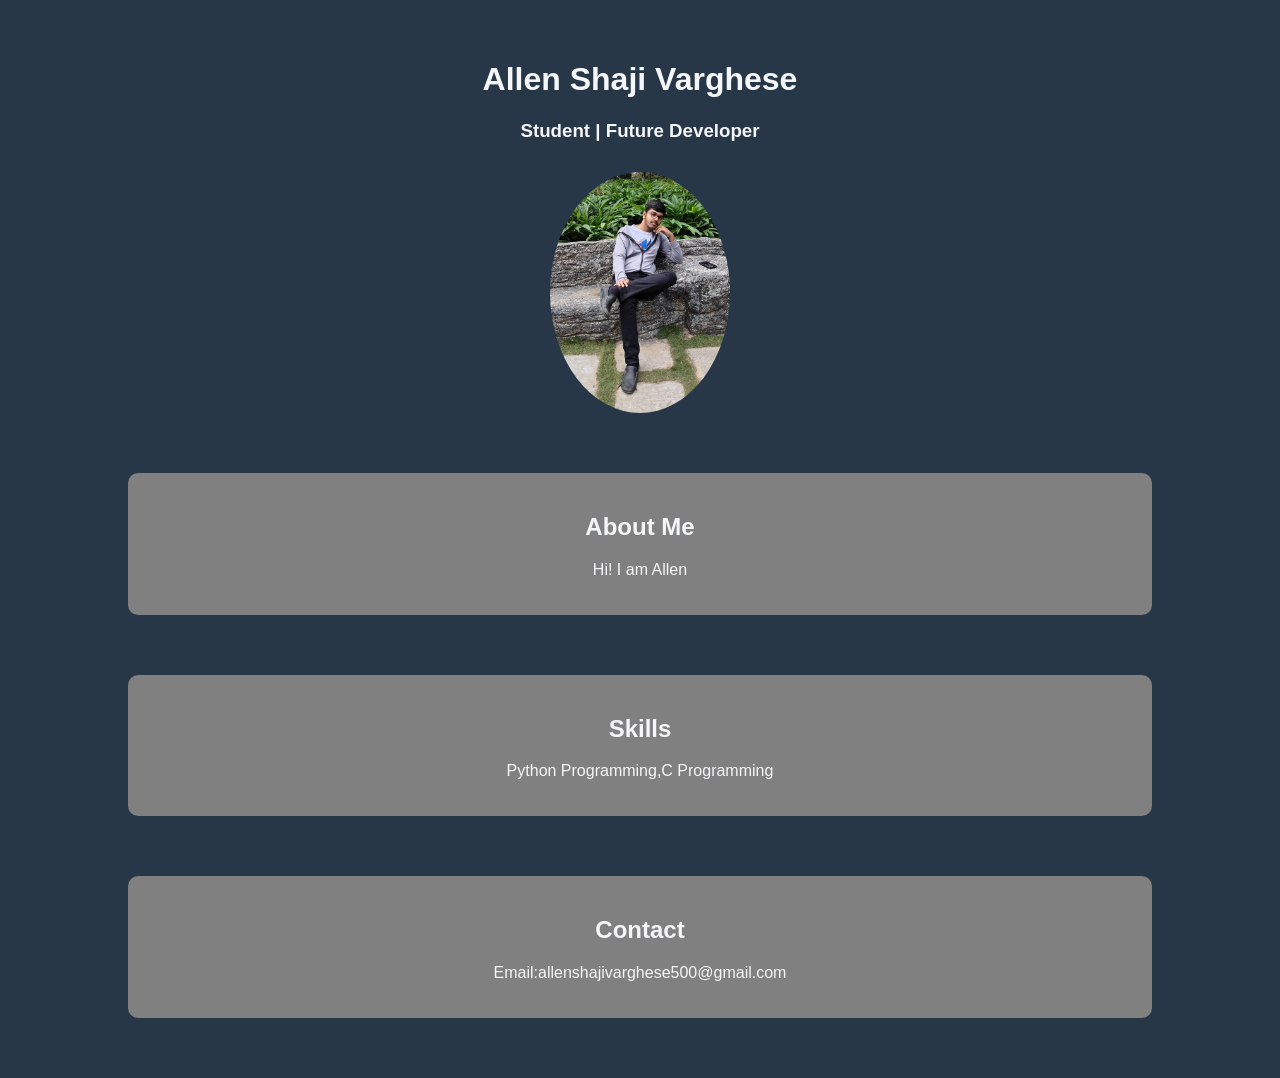
==== index.html @ c6b20f56 "Update and rename Allen_Portfolio.html to index.html" ====
<html>

<head>
	<title>Allen</title>

<style>
   body {
      background: #283747;
      font-family: Arial;
      margin: 0;
      padding: 0;
      color: #F4F6F7;
    }

    .container {
      width: 80%;
      margin: auto;
      text-align: center;
      padding-top: 40px;
      padding-bottom: 60px;
    }

    .profile {
      margin-top: 30px;
    }

    .profile img {
      width: 180px;
      border-radius: 50%;
    }

    .section {
      margin-top: 60px;
      padding: 20px;
      background: grey;
      border-radius: 10px;
    }
</style>


</head>


<body>

<div class="container">
<h1>Allen Shaji Varghese</h1>
<h3>Student | Future Developer</h3>

<div class="profile">
<img src="Allen_Photo_New.jpeg">
</div>

<div class="section">
<h2>About Me</h2>
<p>
Hi! I am Allen 
</p>
</div>

<div class="section">
<h2>Skills</h2>
<p>
Python Programming,C Programming
</p>
</div>

<div class="section">
<h2>Contact</h2>
<p>
Email:allenshajivarghese500@gmail.com
</p>
</div>

</div>

</body>

</html>
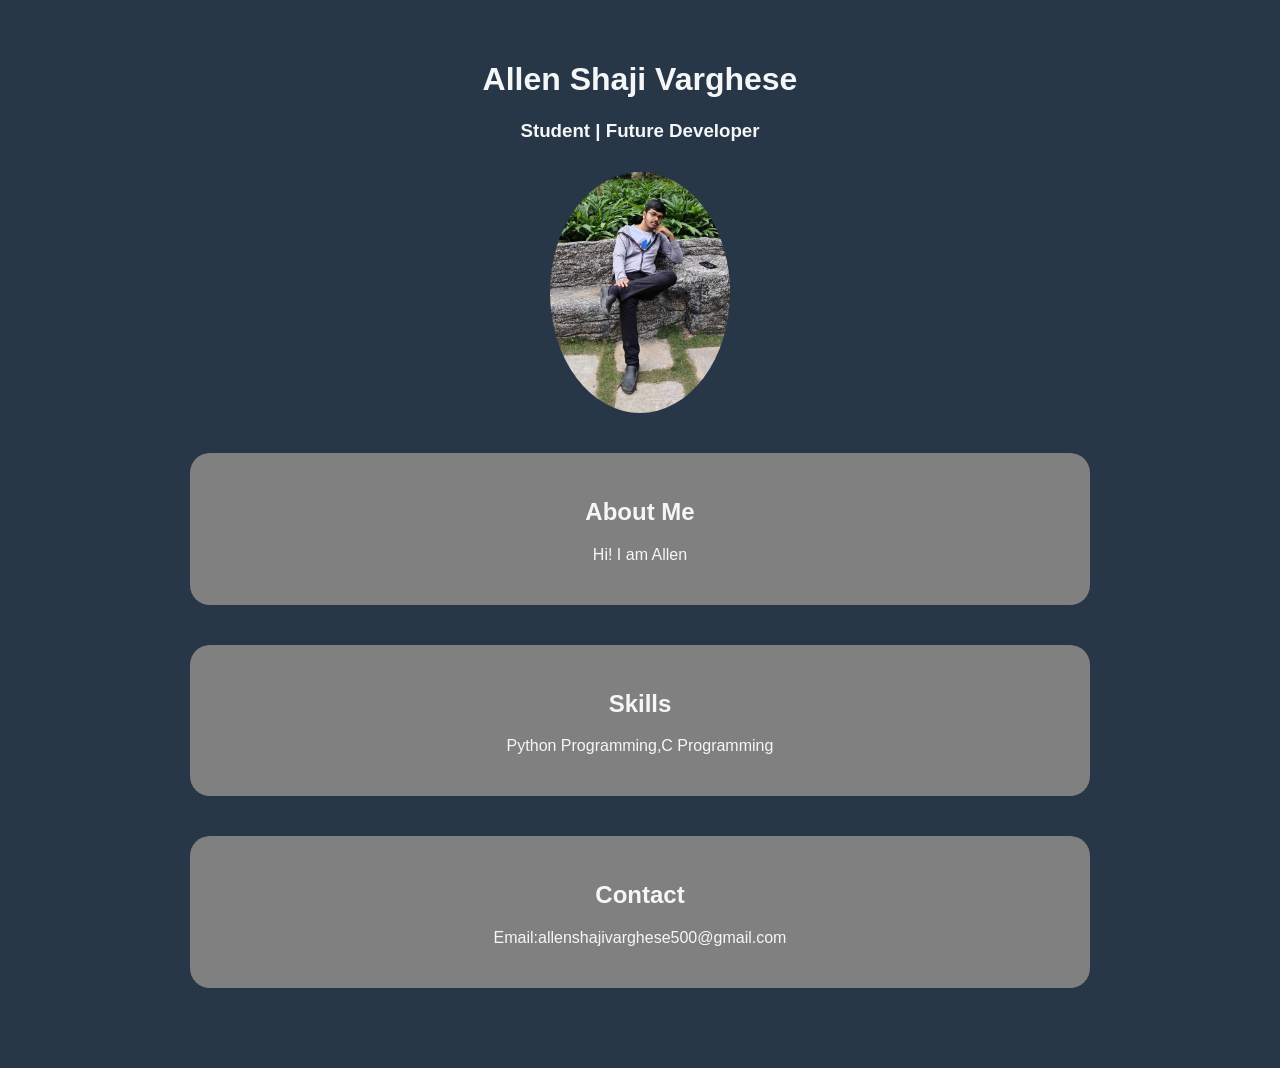
==== commit 4f2ad43c: "Update index.html" ====
--- a/index.html
+++ b/index.html
@@ -4,6 +4,7 @@
 	<title>Allen</title>
 
 <style>
+
    body {
       background: #283747;
       font-family: Arial;
@@ -13,12 +14,12 @@
     }
 
     .container {
-      width: 80%;
+      max-width: 900px;
       margin: auto;
       text-align: center;
-      padding-top: 40px;
-      padding-bottom: 60px;
+      padding: 40px 20px 80px;
     }
+
 
     .profile {
       margin-top: 30px;
@@ -30,11 +31,12 @@
     }
 
     .section {
-      margin-top: 60px;
-      padding: 20px;
-      background: grey;
-      border-radius: 10px;
+      margin-top: 40px;
+      padding: 25px;
+      background: #808080;
+      border-radius: 20px;
     }
+
 </style>
 
 
@@ -77,3 +79,4 @@
 </body>
 
 </html>
+
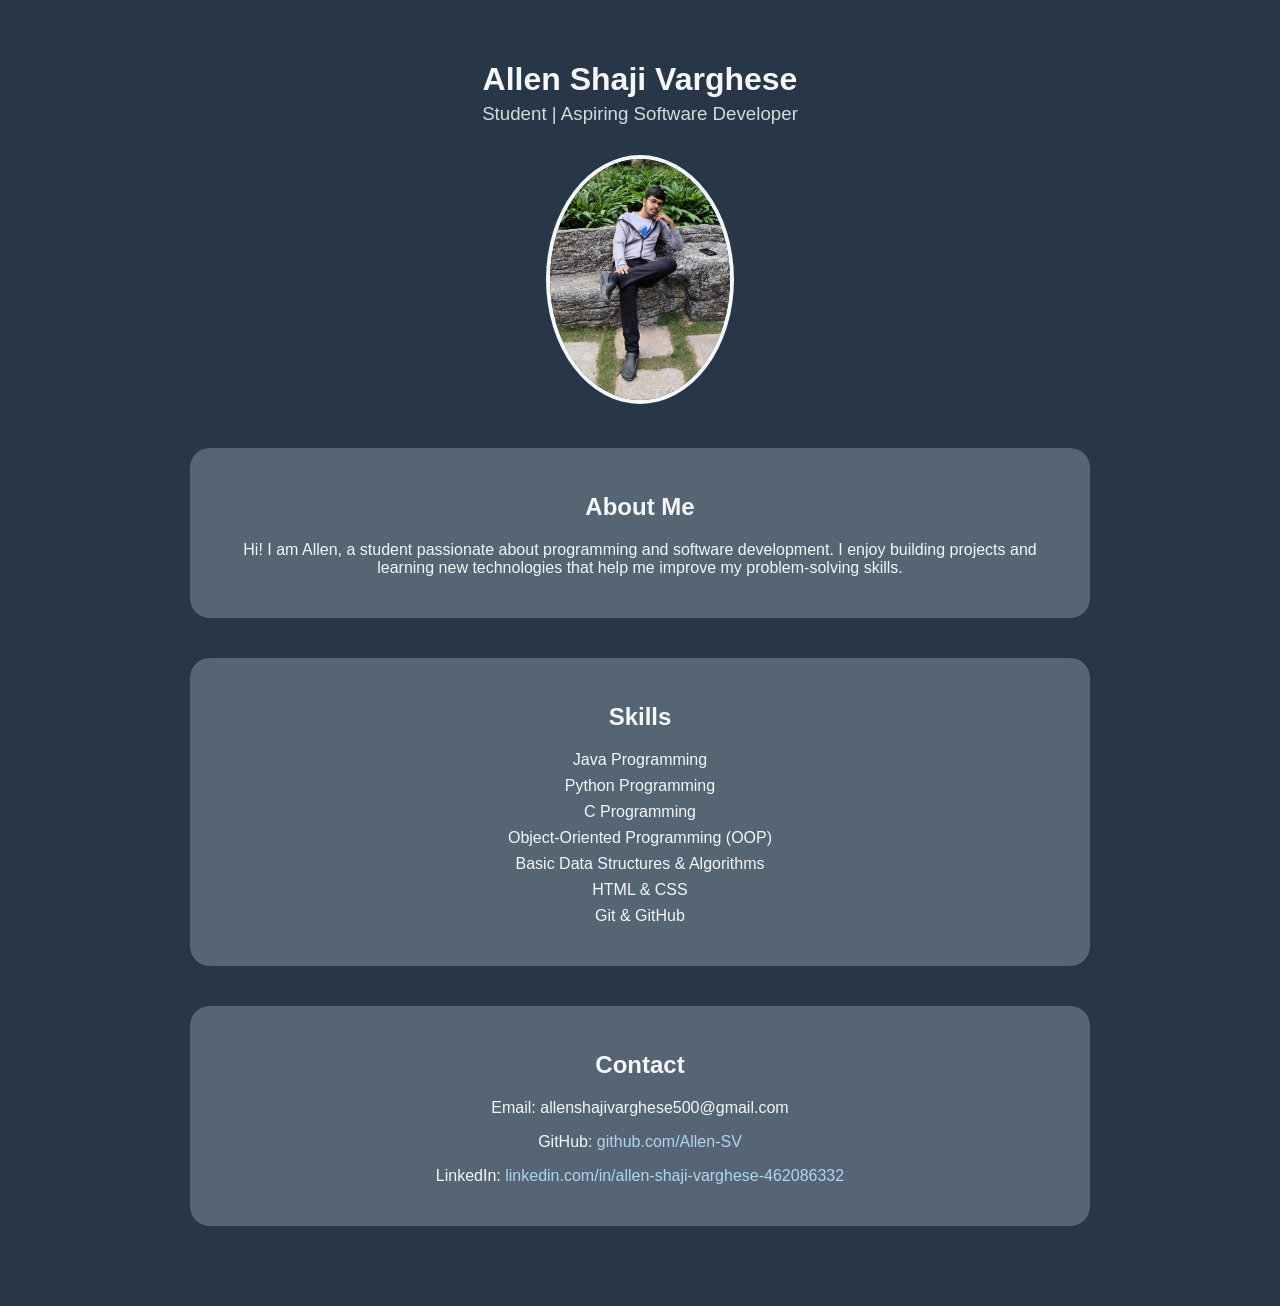
==== commit a10f4768: "Revamp index.html with new styles and content Updated the profile page with enhanced styles and addi" ====
--- a/index.html
+++ b/index.html
@@ -1,44 +1,77 @@
+<!DOCTYPE html>
 <html>
 
 <head>
-	<title>Allen</title>
+<title>Allen Shaji Varghese</title>
 
 <style>
 
-   body {
-      background: #283747;
-      font-family: Arial;
-      margin: 0;
-      padding: 0;
-      color: #F4F6F7;
-    }
+body{
+    background:#283747;
+    font-family:Arial, sans-serif;
+    margin:0;
+    padding:0;
+    color:#F4F6F7;
+}
 
-    .container {
-      max-width: 900px;
-      margin: auto;
-      text-align: center;
-      padding: 40px 20px 80px;
-    }
+.container{
+    max-width:900px;
+    margin:auto;
+    text-align:center;
+    padding:40px 20px 80px;
+}
 
+.profile{
+    margin-top:30px;
+}
 
-    .profile {
-      margin-top: 30px;
-    }
+.profile img{
+    width:180px;
+    border-radius:50%;
+    border:4px solid #F4F6F7;
+}
 
-    .profile img {
-      width: 180px;
-      border-radius: 50%;
-    }
+.section{
+    margin-top:40px;
+    padding:25px;
+    background:#566573;
+    border-radius:20px;
+    transition:transform 0.3s;
+}
 
-    .section {
-      margin-top: 40px;
-      padding: 25px;
-      background: #808080;
-      border-radius: 20px;
-    }
+.section:hover{
+    transform:scale(1.03);
+}
+
+h1{
+    margin-bottom:5px;
+}
+
+h3{
+    margin-top:0;
+    font-weight:normal;
+    color:#D5DBDB;
+}
+
+ul{
+    list-style-type:none;
+    padding:0;
+}
+
+li{
+    margin:8px 0;
+}
+
+a{
+    color:#AED6F1;
+    text-decoration:none;
+}
+
+a:hover{
+    text-decoration:underline;
+}
 
 </style>
-
 
 </head>
 
@@ -46,37 +79,48 @@
 <body>
 
 <div class="container">
+
 <h1>Allen Shaji Varghese</h1>
-<h3>Student | Future Developer</h3>
+<h3>Student | Aspiring Software Developer</h3>
 
 <div class="profile">
-<img src="Allen_Photo_New.jpeg">
+<img src="Allen_Photo_New.jpeg" alt="Allen Shaji Varghese">
 </div>
+
 
 <div class="section">
 <h2>About Me</h2>
 <p>
-Hi! I am Allen 
+Hi! I am Allen, a student passionate about programming and software development. 
+I enjoy building projects and learning new technologies that help me improve my problem-solving skills.
 </p>
 </div>
 
+
 <div class="section">
 <h2>Skills</h2>
-<p>
-Python Programming,C Programming
-</p>
+<ul>
+<li>Java Programming</li>
+<li>Python Programming</li>
+<li>C Programming</li>
+<li>Object-Oriented Programming (OOP)</li>
+<li>Basic Data Structures & Algorithms</li>
+<li>HTML & CSS</li>
+<li>Git & GitHub</li>
+</ul>
 </div>
+
 
 <div class="section">
 <h2>Contact</h2>
-<p>
-Email:allenshajivarghese500@gmail.com
-</p>
+<p>Email: allenshajivarghese500@gmail.com</p>
+<p>GitHub: <a href="#">github.com/Allen-SV</a></p>
+<p>LinkedIn: <a href="#">linkedin.com/in/allen-shaji-varghese-462086332</a></p>
 </div>
+
 
 </div>
 
 </body>
 
 </html>
-
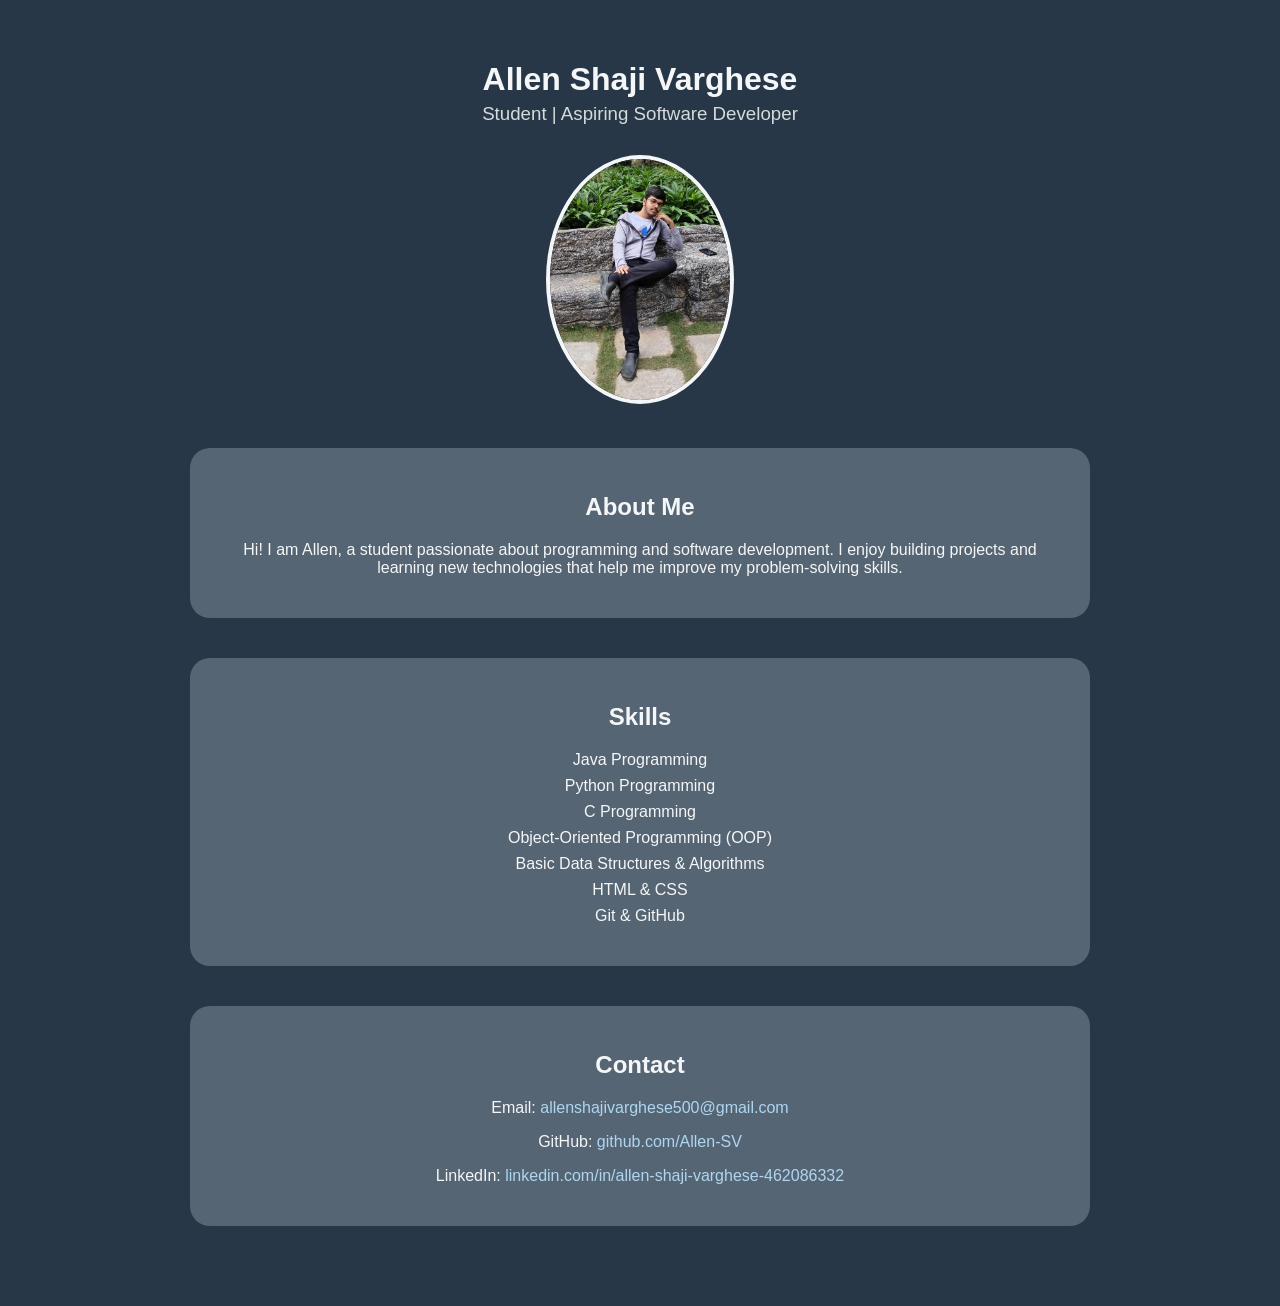
==== commit c4ed48b8: "Update index.html" ====
--- a/index.html
+++ b/index.html
@@ -113,7 +113,7 @@
 
 <div class="section">
 <h2>Contact</h2>
-<p>Email: allenshajivarghese500@gmail.com</p>
+<p>Email: <a href="#">allenshajivarghese500@gmail.com</a></p>
 <p>GitHub: <a href="#">github.com/Allen-SV</a></p>
 <p>LinkedIn: <a href="#">linkedin.com/in/allen-shaji-varghese-462086332</a></p>
 </div>
@@ -124,3 +124,4 @@
 </body>
 
 </html>
+
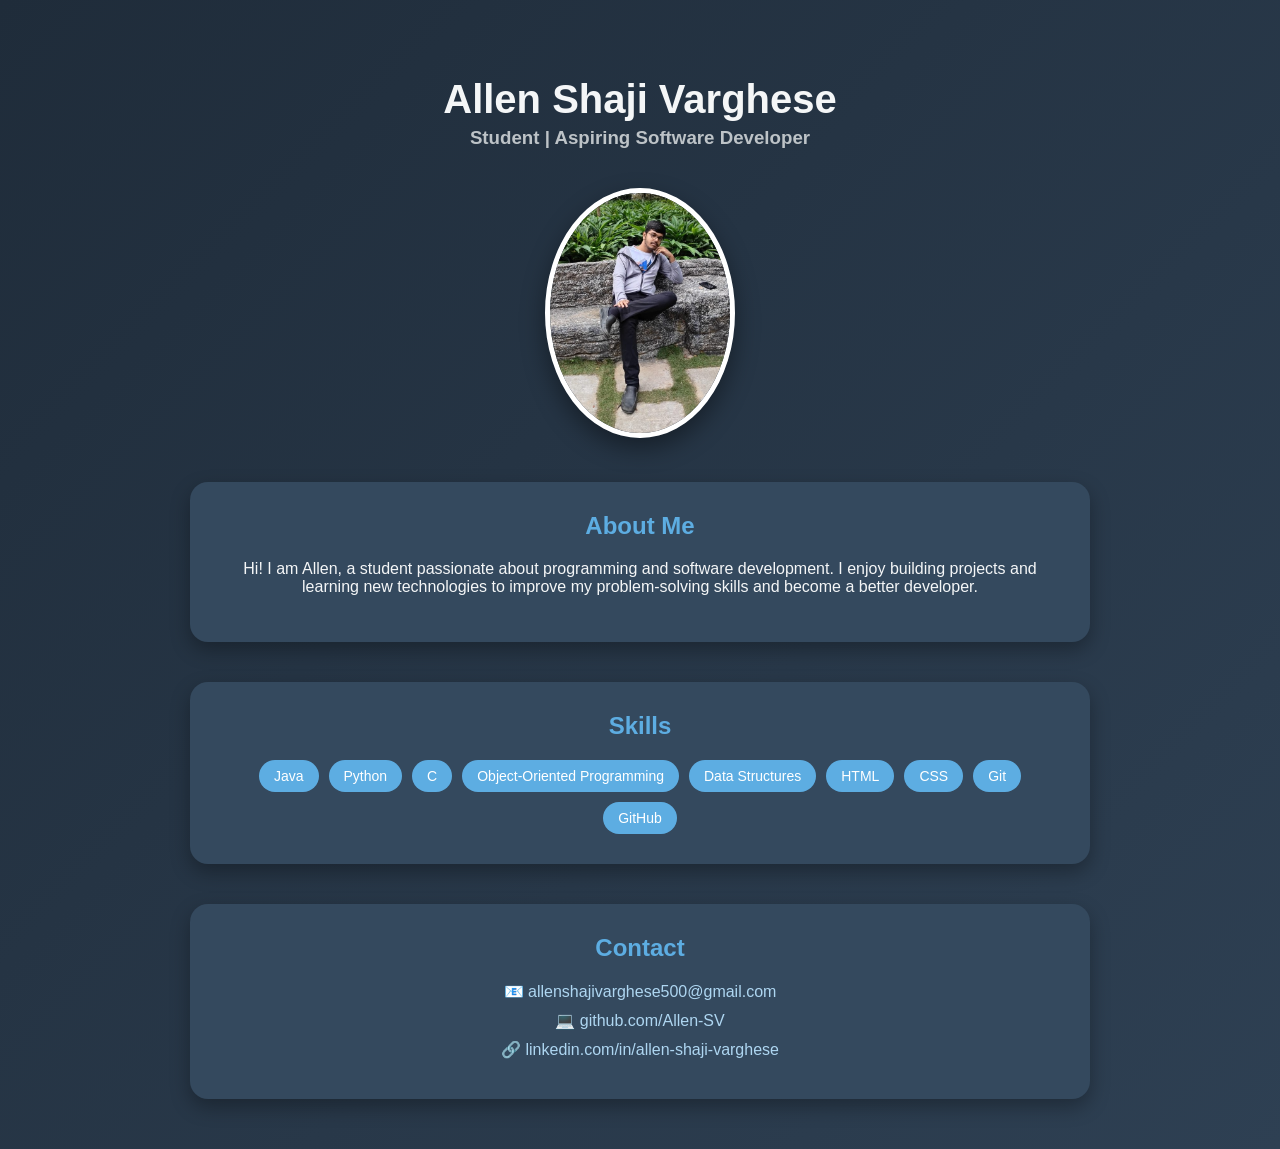
==== commit 024ae0b3: "Revamp index.html with new styles and layout Updated styles and structure for improved layout and ae" ====
--- a/index.html
+++ b/index.html
@@ -7,10 +7,9 @@
 <style>
 
 body{
-    background:#283747;
-    font-family:Arial, sans-serif;
     margin:0;
-    padding:0;
+    font-family:Segoe UI, Arial, sans-serif;
+    background:linear-gradient(135deg,#1f2c3a,#2e4053);
     color:#F4F6F7;
 }
 
@@ -18,57 +17,74 @@
     max-width:900px;
     margin:auto;
     text-align:center;
-    padding:40px 20px 80px;
+    padding:50px 20px;
 }
 
-.profile{
-    margin-top:30px;
+h1{
+    font-size:40px;
+    margin-bottom:5px;
+}
+
+h3{
+    color:#BDC3C7;
+    margin-top:0;
 }
 
 .profile img{
     width:180px;
     border-radius:50%;
-    border:4px solid #F4F6F7;
+    border:5px solid white;
+    margin-top:20px;
+    box-shadow:0 10px 25px rgba(0,0,0,0.4);
 }
 
 .section{
     margin-top:40px;
-    padding:25px;
-    background:#566573;
-    border-radius:20px;
-    transition:transform 0.3s;
+    padding:30px;
+    background:#34495E;
+    border-radius:18px;
+    box-shadow:0 8px 20px rgba(0,0,0,0.3);
+    transition:0.3s;
 }
 
 .section:hover{
-    transform:scale(1.03);
+    transform:translateY(-6px);
 }
 
-h1{
-    margin-bottom:5px;
+.section h2{
+    margin-top:0;
+    color:#5DADE2;
 }
 
-h3{
-    margin-top:0;
-    font-weight:normal;
-    color:#D5DBDB;
+/* skills styling */
+
+.skills{
+    display:flex;
+    flex-wrap:wrap;
+    justify-content:center;
+    gap:10px;
 }
 
-ul{
-    list-style-type:none;
-    padding:0;
+.skill{
+    background:#5DADE2;
+    padding:8px 15px;
+    border-radius:20px;
+    font-size:14px;
+    color:white;
 }
 
-li{
-    margin:8px 0;
+/* contact links */
+
+.contact a{
+    display:block;
+    margin:10px 0;
+    color:#AED6F1;
+    text-decoration:none;
+    font-size:16px;
 }
 
-a{
-    color:#AED6F1;
-    text-decoration:none;
-}
-
-a:hover{
-    text-decoration:underline;
+.contact a:hover{
+    color:white;
 }
 
 </style>
@@ -92,30 +108,44 @@
 <h2>About Me</h2>
 <p>
 Hi! I am Allen, a student passionate about programming and software development. 
-I enjoy building projects and learning new technologies that help me improve my problem-solving skills.
+I enjoy building projects and learning new technologies to improve my problem-solving skills and become a better developer.
 </p>
 </div>
 
 
 <div class="section">
 <h2>Skills</h2>
-<ul>
-<li>Java Programming</li>
-<li>Python Programming</li>
-<li>C Programming</li>
-<li>Object-Oriented Programming (OOP)</li>
-<li>Basic Data Structures & Algorithms</li>
-<li>HTML & CSS</li>
-<li>Git & GitHub</li>
-</ul>
+
+<div class="skills">
+<span class="skill">Java</span>
+<span class="skill">Python</span>
+<span class="skill">C</span>
+<span class="skill">Object-Oriented Programming</span>
+<span class="skill">Data Structures</span>
+<span class="skill">HTML</span>
+<span class="skill">CSS</span>
+<span class="skill">Git</span>
+<span class="skill">GitHub</span>
+</div>
+
 </div>
 
 
-<div class="section">
+<div class="section contact">
 <h2>Contact</h2>
-<p>Email: <a href="#">allenshajivarghese500@gmail.com</a></p>
-<p>GitHub: <a href="#">github.com/Allen-SV</a></p>
-<p>LinkedIn: <a href="#">linkedin.com/in/allen-shaji-varghese-462086332</a></p>
+
+<a href="mailto:allenshajivarghese500@gmail.com">
+📧 allenshajivarghese500@gmail.com
+</a>
+
+<a href="https://github.com/Allen-SV" target="_blank">
+💻 github.com/Allen-SV
+</a>
+
+<a href="https://linkedin.com/in/allen-shaji-varghese-462086332" target="_blank">
+🔗 linkedin.com/in/allen-shaji-varghese
+</a>
+
 </div>
 
 
@@ -124,4 +154,3 @@
 </body>
 
 </html>
-
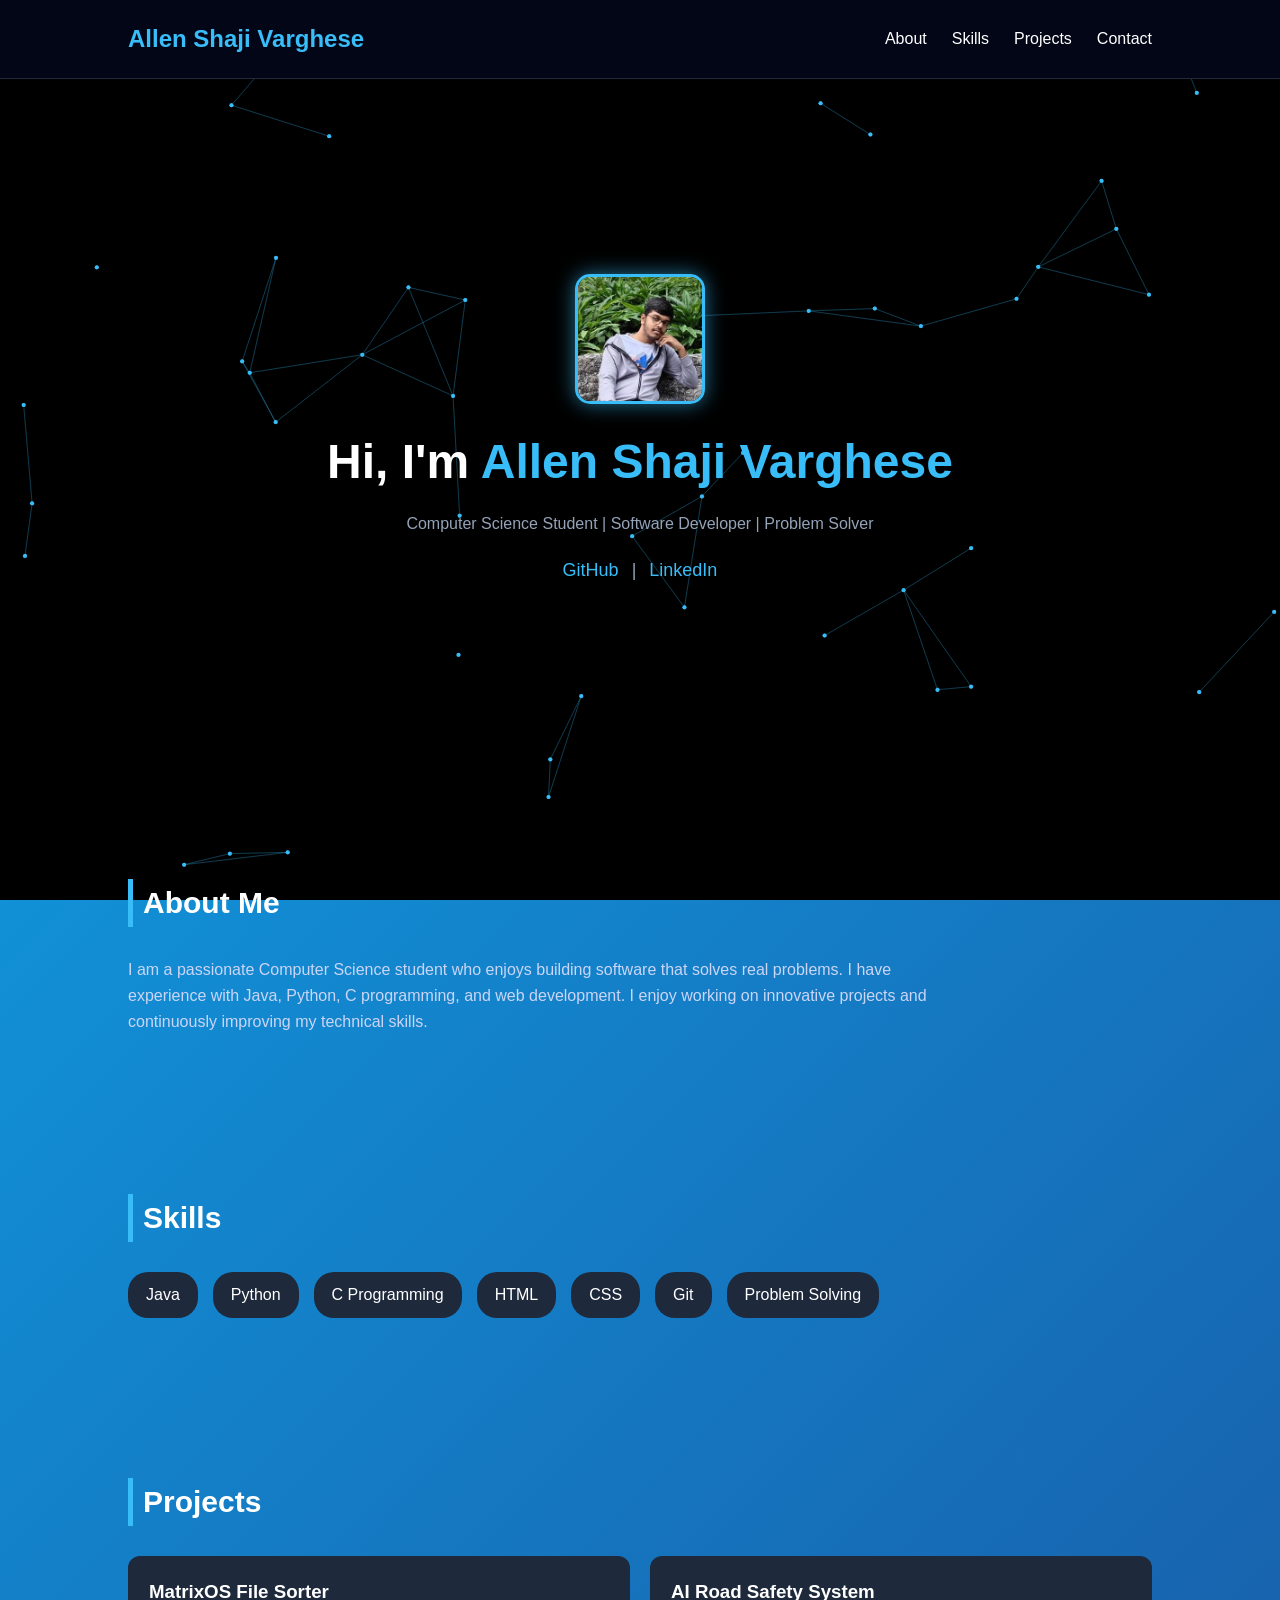
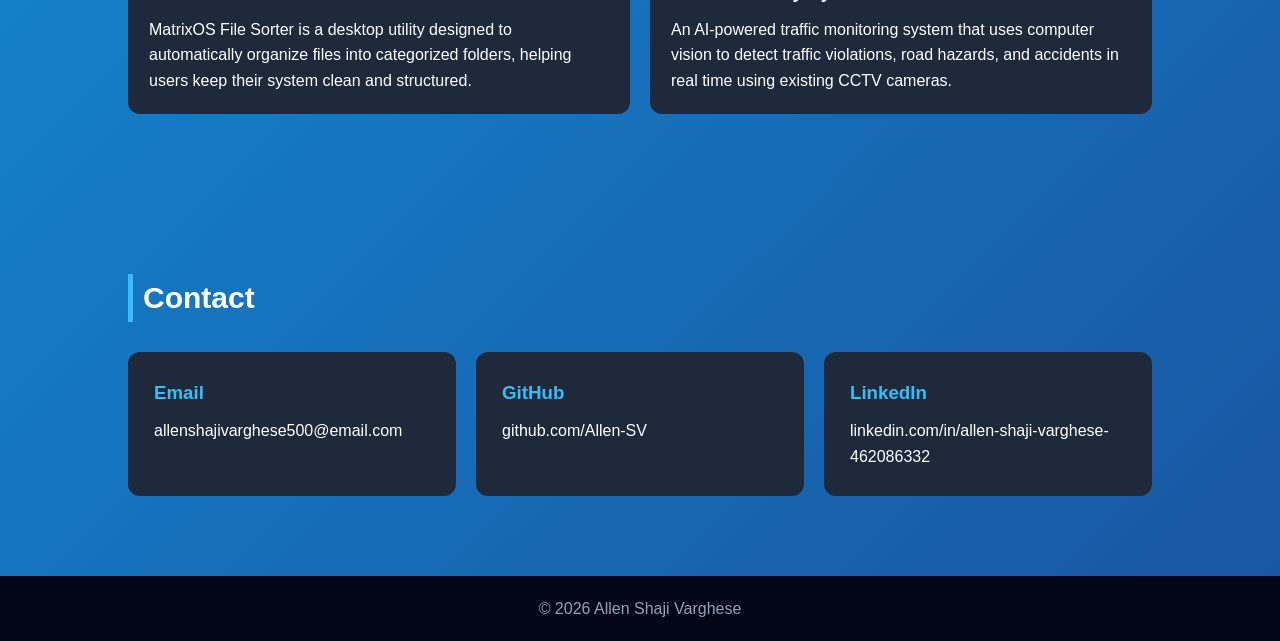
==== commit 247550e8: "Update index.html" ====
--- a/index.html
+++ b/index.html
@@ -1,155 +1,166 @@
 <!DOCTYPE html>
-<html>
+<html lang="en">
 
 <head>
-<title>Allen Shaji Varghese</title>
+<meta charset="UTF-8">
+<meta name="viewport" content="width=device-width, initial-scale=1.0">
+<title>Allen Shaji Varghese | Portfolio</title>
 
-<style>
-
-body{
-    margin:0;
-    font-family:Segoe UI, Arial, sans-serif;
-    background:linear-gradient(135deg,#1f2c3a,#2e4053);
-    color:#F4F6F7;
-}
-
-.container{
-    max-width:900px;
-    margin:auto;
-    text-align:center;
-    padding:50px 20px;
-}
-
-h1{
-    font-size:40px;
-    margin-bottom:5px;
-}
-
-h3{
-    color:#BDC3C7;
-    margin-top:0;
-}
-
-.profile img{
-    width:180px;
-    border-radius:50%;
-    border:5px solid white;
-    margin-top:20px;
-    box-shadow:0 10px 25px rgba(0,0,0,0.4);
-}
-
-.section{
-    margin-top:40px;
-    padding:30px;
-    background:#34495E;
-    border-radius:18px;
-    box-shadow:0 8px 20px rgba(0,0,0,0.3);
-    transition:0.3s;
-}
-
-.section:hover{
-    transform:translateY(-6px);
-}
-
-.section h2{
-    margin-top:0;
-    color:#5DADE2;
-}
-
-/* skills styling */
-
-.skills{
-    display:flex;
-    flex-wrap:wrap;
-    justify-content:center;
-    gap:10px;
-}
-
-.skill{
-    background:#5DADE2;
-    padding:8px 15px;
-    border-radius:20px;
-    font-size:14px;
-    color:white;
-}
-
-/* contact links */
-
-.contact a{
-    display:block;
-    margin:10px 0;
-    color:#AED6F1;
-    text-decoration:none;
-    font-size:16px;
-}
-
-.contact a:hover{
-    color:white;
-}
-
-</style>
+<link rel="stylesheet" href="style.css">
 
 </head>
 
-
 <body>
 
-<div class="container">
+<!-- NAVBAR -->
 
-<h1>Allen Shaji Varghese</h1>
-<h3>Student | Aspiring Software Developer</h3>
+<canvas id="bg"></canvas>
 
-<div class="profile">
-<img src="Allen_Photo_New.jpeg" alt="Allen Shaji Varghese">
-</div>
+<nav>
+<h2>Allen Shaji Varghese</h2>
 
+<ul>
+<li><a href="#about">About</a></li>
+<li><a href="#skills">Skills</a></li>
+<li><a href="#projects">Projects</a></li>
+<li><a href="#contact">Contact</a></li>
+</ul>
 
-<div class="section">
-<h2>About Me</h2>
-<p>
-Hi! I am Allen, a student passionate about programming and software development. 
-I enjoy building projects and learning new technologies to improve my problem-solving skills and become a better developer.
+</nav>
+
+<!-- HERO -->
+
+<div class="hero">
+
+<div>
+
+<img src="assets/images/profile.jpg" class="profile">
+
+<h1>Hi, I'm <span>Allen Shaji Varghese</span></h1>
+
+<p>Computer Science Student | Software Developer | Problem Solver</p>
+
+<p class="hero-links">
+<a href="https://github.com/Allen-SV" target="_blank">GitHub</a>
+|
+<a href="https://www.linkedin.com/in/allen-shaji-varghese-462086332" target="_blank">LinkedIn</a>
 </p>
-</div>
 
-
-<div class="section">
-<h2>Skills</h2>
-
-<div class="skills">
-<span class="skill">Java</span>
-<span class="skill">Python</span>
-<span class="skill">C</span>
-<span class="skill">Object-Oriented Programming</span>
-<span class="skill">Data Structures</span>
-<span class="skill">HTML</span>
-<span class="skill">CSS</span>
-<span class="skill">Git</span>
-<span class="skill">GitHub</span>
 </div>
 
 </div>
 
+<!-- ABOUT -->
 
-<div class="section contact">
-<h2>Contact</h2>
+<section id="about">
 
-<a href="mailto:allenshajivarghese500@gmail.com">
-📧 allenshajivarghese500@gmail.com
+<h2 class="section-title">About Me</h2>
+
+<p class="about">
+I am a passionate Computer Science student who enjoys building software that solves real problems.
+I have experience with Java, Python, C programming, and web development. I enjoy working on innovative
+projects and continuously improving my technical skills.
+</p>
+
+</section>
+
+<!-- SKILLS -->
+
+<section id="skills">
+
+<h2 class="section-title">Skills</h2>
+
+<div class="skills">
+
+<div class="skill">Java</div>
+<div class="skill">Python</div>
+<div class="skill">C Programming</div>
+<div class="skill">HTML</div>
+<div class="skill">CSS</div>
+<div class="skill">Git</div>
+<div class="skill">Problem Solving</div>
+
+</div>
+
+</section>
+
+<!-- PROJECTS -->
+
+<section id="projects">
+
+<h2 class="section-title">Projects</h2>
+
+<div class="projects">
+
+<div class="project-card" onclick="openProject('matrix')">
+<h3>MatrixOS File Sorter</h3>
+
+<p>
+MatrixOS File Sorter is a desktop utility designed to automatically organize files into categorized folders, helping users keep their system clean and structured.
+</p>
+
+</div>
+
+<div class="project-card" onclick="openProject('ai')">
+<h3>AI Road Safety System</h3>
+
+<p>
+An AI-powered traffic monitoring system that uses computer vision to detect traffic violations, road hazards, and accidents in real time using existing CCTV cameras.
+</p>
+
+</div>
+
+</div>
+
+</section>
+
+<!-- PROJECTS POPUP -->
+
+<div id="project-popup" class="popup">
+<div class="popup-content">
+<span class="close" onclick="closeProject()">&times;</span>
+<h2 id="popup-title"></h2>
+<p id="popup-description"></p>
+</div>
+</div>
+
+<!-- CONTACT -->
+
+<section id="contact">
+
+<h2 class="section-title">Contact</h2>
+
+<div class="contact-container">
+
+<a href="https://mail.google.com/mail/?view=cm&fs=1&to=allenshajivarghese500@email.com" 
+target="_blank" class="contact-card">
+<h3>Email</h3>
+<p>allenshajivarghese500@email.com</p>
 </a>
 
-<a href="https://github.com/Allen-SV" target="_blank">
-💻 github.com/Allen-SV
+<a href="https://github.com/Allen-SV" target="_blank" class="contact-card">
+<h3>GitHub</h3>
+<p>github.com/Allen-SV</p>
 </a>
 
-<a href="https://linkedin.com/in/allen-shaji-varghese-462086332" target="_blank">
-🔗 linkedin.com/in/allen-shaji-varghese
+<a href="https://www.linkedin.com/in/allen-shaji-varghese-462086332" target="_blank" class="contact-card">
+<h3>LinkedIn</h3>
+<p>linkedin.com/in/allen-shaji-varghese-462086332</p>
 </a>
 
 </div>
 
+</section>
 
-</div>
+<!-- FOOTER -->
+
+<footer>
+
+<p>© 2026 Allen Shaji Varghese</p>
+
+</footer>
+
+<script src="script.js"></script>
 
 </body>
 
--- a/style.css
+++ b/style.css
@@ -0,0 +1,357 @@
+*{
+margin:0;
+padding:0;
+box-sizing:border-box;
+font-family:Segoe UI, sans-serif;
+}
+
+body{
+color:white;
+line-height:1.6;
+scroll-behavior:smooth;
+background:linear-gradient(-45deg,#020617,#0f172a,#1e3a8a,#0ea5e9);
+background-size:400% 400%;
+animation:cyberBG 15s ease infinite;
+}
+
+/* NAVBAR */
+
+nav{
+display:flex;
+justify-content:space-between;
+align-items:center;
+padding:20px 10%;
+background:#020617;
+position:sticky;
+top:0;
+backdrop-filter:blur(10px);
+border-bottom:1px solid #1e293b;
+}
+
+nav h2{
+color:#38bdf8;
+}
+
+nav ul{
+list-style:none;
+display:flex;
+gap:25px;
+}
+
+nav a{
+text-decoration:none;
+color:white;
+font-weight:500;
+position:relative;
+}
+
+nav a::after{
+content:"";
+position:absolute;
+left:0;
+bottom:-5px;
+width:0%;
+height:2px;
+background:#38bdf8;
+transition:0.3s;
+}
+
+nav a:hover::after{
+width:100%;
+}
+
+.hero-links{
+margin-top:15px;
+font-size:18px;
+}
+
+.hero-links a{
+color:#38bdf8;
+text-decoration:none;
+font-weight:500;
+margin:0 8px;
+transition:0.2s;
+}
+
+.hero-links a:hover{
+text-decoration:underline;
+color:#7dd3fc;
+}
+
+/* HERO */
+
+.hero{
+display:flex;
+justify-content:center;
+align-items:center;
+text-align:center;
+height:80vh;
+padding:20px;
+background:transparent;
+}
+
+.hero h1{
+font-size:48px;
+margin-bottom:10px;
+}
+
+.hero span{
+color:#38bdf8;
+}
+
+.hero p{
+color:#94a3b8;
+margin-bottom:20px;
+}
+
+
+/* PROFILE IMAGE */
+
+.profile{
+width:130px;
+height:130px;
+object-fit:cover;
+border-radius:15px;
+display:block;
+margin:0 auto 20px auto;
+border:3px solid #38bdf8;
+box-shadow:0 0 20px rgba(56,189,248,0.6);
+transition:0.3s;
+}
+
+.profile:hover{
+transform:scale(1.05);
+box-shadow:0 0 40px rgba(56,189,248,0.9);
+}
+
+/* SECTIONS */
+
+section{
+padding:80px 10%;
+}
+
+.section-title{
+font-size:30px;
+margin-bottom:30px;
+border-left:5px solid #38bdf8;
+padding-left:10px;
+}
+
+/* ABOUT */
+
+.about{
+max-width:800px;
+color:#cbd5f5;
+}
+
+/* SKILLS */
+
+.skills{
+display:flex;
+flex-wrap:wrap;
+gap:15px;
+}
+
+.skill{
+background:#1e293b;
+padding:10px 18px;
+border-radius:20px;
+transition:0.3s;
+}
+
+.skill:hover{
+background:#38bdf8;
+color:black;
+transform:scale(1.05);
+}
+
+/* PROJECTS */
+
+.projects{
+display:grid;
+grid-template-columns:repeat(auto-fit,minmax(250px,1fr));
+gap:20px;
+}
+
+.project-card{
+background:#1e293b;
+padding:20px;
+border-radius:12px;
+transition:0.3s;
+border:1px solid transparent;
+}
+
+.project-card:hover{
+transform:translateY(-8px);
+background:#334155;
+border:1px solid #38bdf8;
+box-shadow:0 10px 30px rgba(0,0,0,0.5);
+}
+
+.project-card h3{
+margin-bottom:10px;
+}
+
+.popup{
+display:none;
+position:fixed;
+top:0;
+left:0;
+width:100%;
+height:100%;
+background:rgba(0,0,0,0.85);
+justify-content:center;
+align-items:center;
+z-index:1000;
+}
+
+.popup-content{
+background:#1e293b;
+padding:35px 40px;
+border-radius:14px;
+max-width:650px;
+width:90%;
+position:relative;
+
+border:1px solid rgba(56,189,248,0.25);
+
+box-shadow:
+0 10px 40px rgba(0,0,0,0.8),
+0 0 20px rgba(56,189,248,0.15);
+
+animation:popupFade 0.25s ease;
+}
+
+.popup-content h2{
+color:#38bdf8;
+margin-bottom:15px;
+font-size:26px;
+}
+
+.popup-content p{
+color:#cbd5f5;
+line-height:1.7;
+margin-bottom:15px;
+}
+
+.popup-content ol{
+list-style-position: inside;
+padding-left: 0;
+margin-left: 0;
+margin-top: 8px;
+}
+
+.popup-content li{
+margin-bottom: 4px;
+}
+
+.close{
+position:absolute;
+top:12px;
+right:18px;
+font-size:26px;
+cursor:pointer;
+color:#38bdf8;
+transition:0.2s;
+}
+
+.close:hover{
+color:#7dd3fc;
+transform:scale(1.2);
+}
+
+/* GITHUB LINK */
+.project-github a{
+color:#2ecc71;
+text-decoration:none;
+font-weight:600;
+}
+
+.project-github a:visited{
+color:#2ecc71;
+}
+
+.project-github a:hover{
+color:#27ae60;
+text-decoration:underline;
+}
+
+/* CONTACT */
+
+.contact-container{
+display:grid;
+grid-template-columns:repeat(auto-fit,minmax(220px,1fr));
+gap:20px;
+margin-top:30px;
+}
+
+.contact-card{
+background:#1e293b;
+padding:25px;
+border-radius:12px;
+transition:0.3s;
+border:1px solid transparent;
+}
+
+.contact-card h3{
+color:#38bdf8;
+margin-bottom:10px;
+}
+
+.contact-card a{
+color:white;
+text-decoration:none;
+}
+
+.contact-card:hover{
+transform:translateY(-5px);
+border:1px solid #38bdf8;
+box-shadow:0 10px 30px rgba(0,0,0,0.5);
+}
+
+.contact-container a{
+text-decoration: none;
+color: inherit;
+}
+
+.contact-card{
+display: block;
+}
+
+/* FOOTER */
+
+footer{
+text-align:center;
+padding:20px;
+background:#020617;
+color:#94a3b8;
+}
+
+/* ANIMATIONS */
+
+#bg{
+position:fixed;
+top:0;
+left:0;
+width:100%;
+height:100%;
+z-index:-1;
+background:#000;
+}
+
+
+/* Popup Animation Fade */
+
+@keyframes popupFade{
+
+from{
+opacity:0;
+transform:translateY(20px) scale(0.95);
+}
+
+to{
+opacity:1;
+transform:translateY(0) scale(1);
+}
+
+}
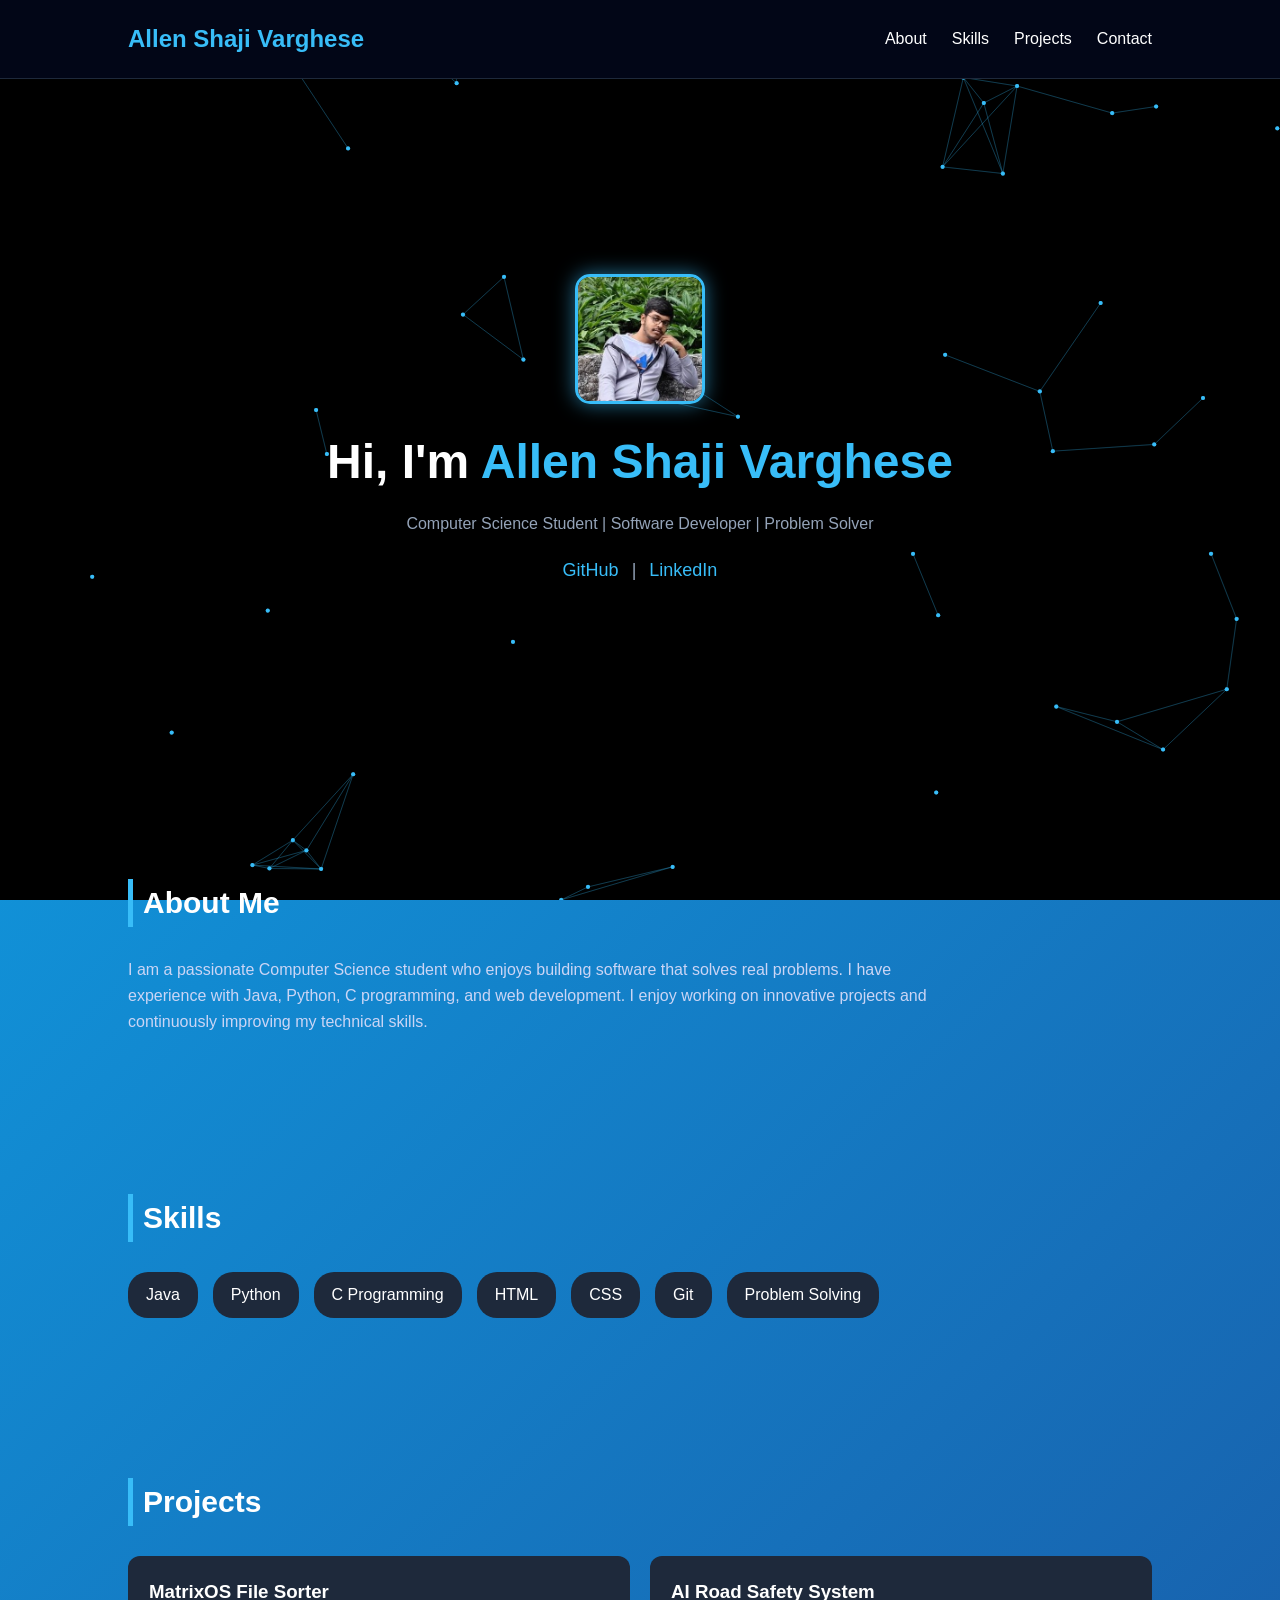
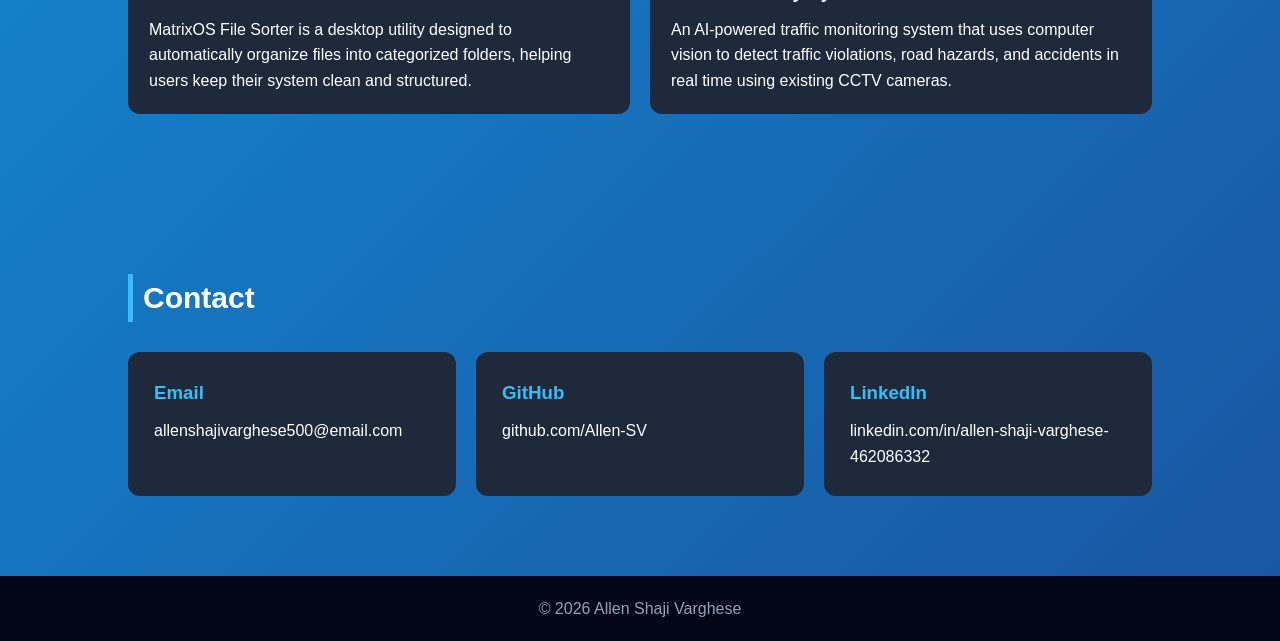
==== commit 7006d87c: "Add files via upload" ====
--- a/index.html
+++ b/index.html
@@ -17,9 +17,16 @@
 <canvas id="bg"></canvas>
 
 <nav>
+
 <h2>Allen Shaji Varghese</h2>
 
-<ul>
+<div class="menu-toggle" onclick="toggleMenu()">
+<span></span>
+<span></span>
+<span></span>
+</div>
+
+<ul id="nav-links">
 <li><a href="#about">About</a></li>
 <li><a href="#skills">Skills</a></li>
 <li><a href="#projects">Projects</a></li>
@@ -27,6 +34,7 @@
 </ul>
 
 </nav>
+
 
 <!-- HERO -->
 
@@ -164,4 +172,4 @@
 
 </body>
 
-</html>
+</html>
--- a/style.css
+++ b/style.css
@@ -122,6 +122,48 @@
 .profile:hover{
 transform:scale(1.05);
 box-shadow:0 0 40px rgba(56,189,248,0.9);
+}
+
+/* NAVBAR HAMBURGER */
+
+.menu-toggle{
+display:none;
+flex-direction:column;
+gap:5px;
+cursor:pointer;
+}
+
+.menu-toggle span{
+width:25px;
+height:3px;
+background:white;
+display:block;
+}
+
+/* Mobile */
+
+@media (max-width:768px){
+
+.menu-toggle{
+display:flex;
+}
+
+nav ul{
+display:none;
+flex-direction:column;
+position:absolute;
+top:70px;
+right:20px;
+background:#020617;
+padding:20px;
+border-radius:10px;
+border:1px solid #1e293b;
+}
+
+nav ul.show{
+display:flex;
+}
+
 }
 
 /* SECTIONS */
